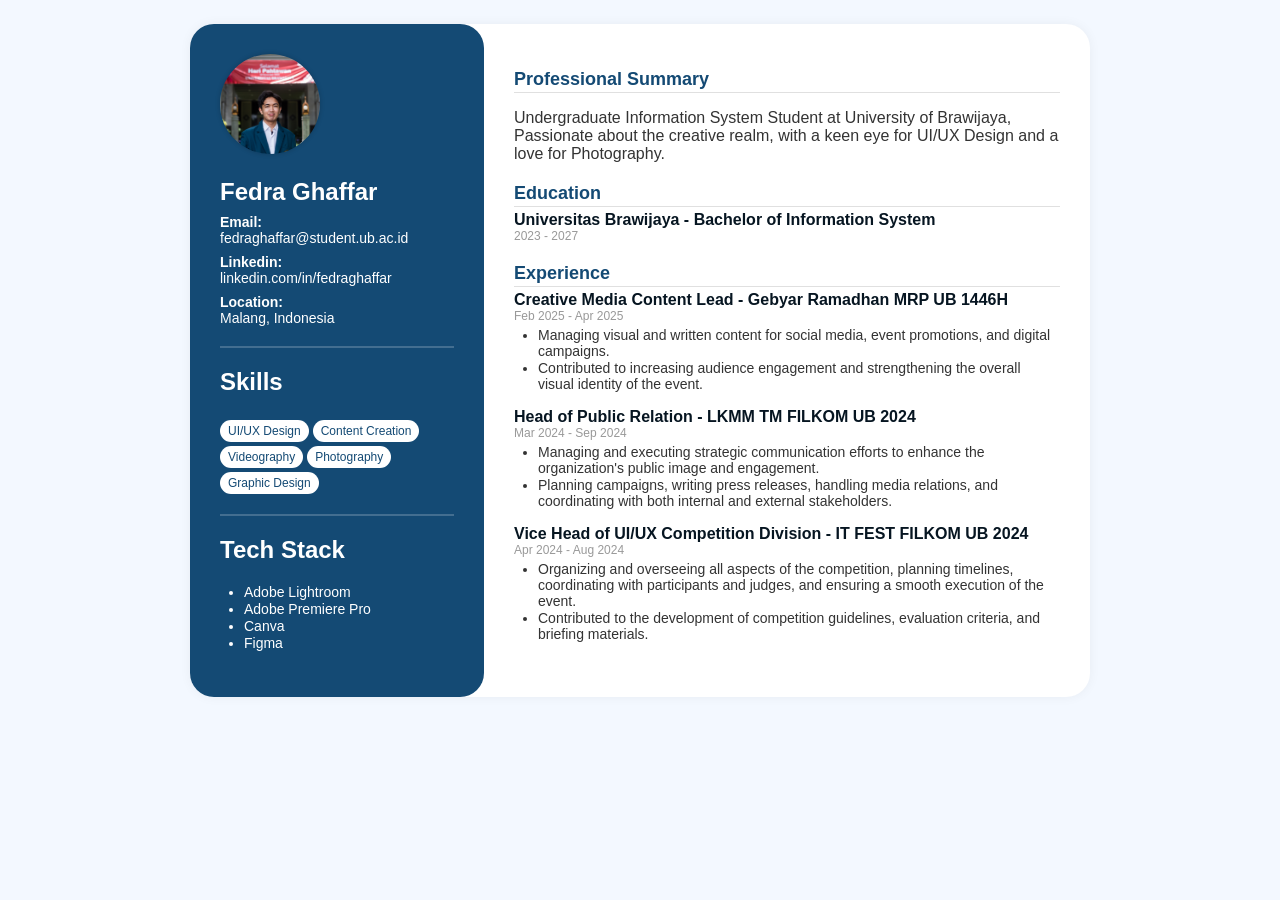
==== damp.html @ dab43a1a "commit folder damp" ====
<!DOCTYPE html>
<html lang="id">

<head>
  <meta charset="UTF-8">
  <title>CV - Fedra Ghaffar</title>
  <link rel="stylesheet" href="dampstyle.css">
</head>

<body>
  <div class="container">
    <aside class="sidebar">
      <img src="profile.jpg" alt="Profile Picture">
      
      <h1>Fedra Ghaffar</h1>
      <p><span class="label">Email: </span>fedraghaffar@student.ub.ac.id</p>
      <p><span class="label">Linkedin: </span><a href="https://www.linkedin.com/in/fedraghaffar" target="_blank" style="color: #fff; text-decoration: none;">linkedin.com/in/fedraghaffar</a></p>
      <p><span class="label">Location:</span> <br>Malang, Indonesia</p>

      <hr>

      <h2>Skills</h2>
      <div class="skills">
        <span>UI/UX Design</span><span>Content Creation</span><span>Videography</span><span>Photography</span>
        <span>Graphic Design</span>
      </div>

      <hr>

      <h2>Tech Stack</h2>
      <ul>
        <li>Adobe Lightroom</li>
        <li>Adobe Premiere Pro</li>
        <li>Canva</li>
        <li>Figma</li>
      </ul>
    </aside>

    <main class="main">
      <div class="section">
        <h2>Professional Summary</h2>
        <p>Undergraduate Information System Student at University of Brawijaya, Passionate about the creative realm, with a keen eye for UI/UX Design and a love for Photography.</p>
      </div>

      <div class="section">
        <h2>Education</h2>
        <div class="job">
          <div class="job-title">Universitas Brawijaya - Bachelor of Information System</div>
          <div class="job-date">2023 - 2027</div>
        </div>
      </div>

      <div class="section">
        <h2>Experience</h2>
        <div class="job">
          <div class="job-title">Creative Media Content Lead - Gebyar Ramadhan MRP UB 1446H</div>
          <div class="job-date">Feb 2025 - Apr 2025</div>
          <ul>
            <li>Managing visual and written content for social media, event promotions, and digital campaigns.</li>
            <li>Contributed to increasing audience engagement and strengthening the overall visual identity of the event.</li>
          </ul>
        </div>

        <div class="job">
          <div class="job-title">Head of Public Relation - LKMM TM FILKOM UB 2024</div>
          <div class="job-date">Mar 2024 - Sep 2024</div>
          <ul>
            <li>Managing and executing strategic communication efforts to enhance the organization's public image and engagement.</li>
            <li>Planning campaigns, writing press releases, handling media relations, and coordinating with both internal and external stakeholders.</li>
          </ul>
        </div>

        <div class="job">
          <div class="job-title">Vice Head of UI/UX Competition Division - IT FEST FILKOM UB 2024</div>
          <div class="job-date">Apr 2024 - Aug 2024</div>
          <ul>
            <li>Organizing and overseeing all aspects of the competition, planning timelines, coordinating with participants and judges, and ensuring a smooth execution of the event.</li>
            <li>Contributed to the development of competition guidelines, evaluation criteria, and briefing materials.</li>
          </ul>
      </div>
    </main>
  </div>
</body>
</html>
---- dampstyle.css ----
body {
    font-family: 'Poppins', sans-serif;
    margin: 0;
    background-color:rgb(243, 248, 255);
    color: #333;
}

.container {
  max-width: 900px;
  margin: 24px auto;
  background-color: #fff;
  border-radius: 24px;
  display: flex;
  box-shadow: 0 0 12px rgba(0,0,0,0.05);
}

.sidebar {
  background-color: #144A74;
  border-radius: 24px;
  color: #fff;
  width: 30%;
  padding: 30px;
  text-align: left;
}

.sidebar img {
  width: 100px;
  height: 100px;
  object-fit: cover;
  border-radius: 50%;
  box-shadow: 0 0 5px rgba(0,0,0,0.2);
}

.sidebar h1 {
  font-size: 24px;
  margin-bottom: 5px;
}

.sidebar p {
  font-size: 14px;
  margin: 8px 0;
}

.sidebar hr {
  border: 1px solid rgba(255,255,255,0.2);
  margin: 20px 0;
}

.main {
  width: 70%;
  padding: 30px;
}

.section {
  margin-bottom: 20px;
}

.section h2 {
  font-size: 18px;
  color: #144A74;
  margin-bottom: 4px;
  border-bottom: 1px solid #e0e0e0;
  padding-bottom: 2px;
}

.job {
  margin-bottom: 12px;
}

.job-title {
  font-weight: bold;
  font-size: 16px;
  color:rgb(6, 21, 33);
}

.job-date {
  font-size: 12px;
  color: #999;
}

ul {
  padding-left: 24px;
  margin-top: 4px;
}

.label {
color: #fff;
font-weight: bold;
}


li {
  margin-bottom: 1px;
  font-size: 14px;
}

.skills span {
  display: inline-block;
  background: #ffffff;
  color: #144A74;
  padding: 4px 8px;
  border-radius: 12px;
  margin: 4px 4px 0 0;
  font-size: 12px;
}
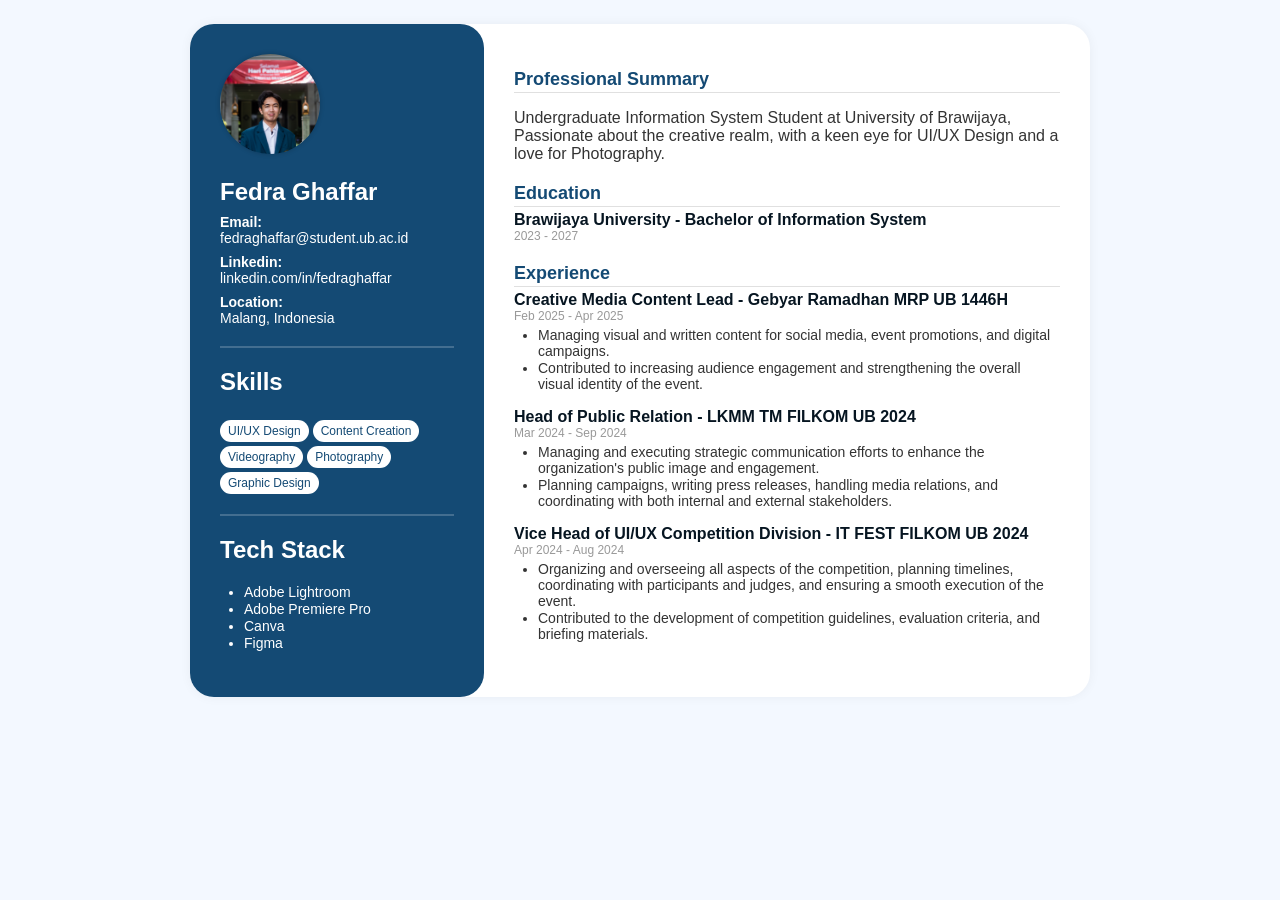
==== commit 14ed5271: "ulang 20.53" ====
--- a/damp.html
+++ b/damp.html
@@ -45,7 +45,7 @@
       <div class="section">
         <h2>Education</h2>
         <div class="job">
-          <div class="job-title">Universitas Brawijaya - Bachelor of Information System</div>
+          <div class="job-title">Brawijaya University - Bachelor of Information System</div>
           <div class="job-date">2023 - 2027</div>
         </div>
       </div>
